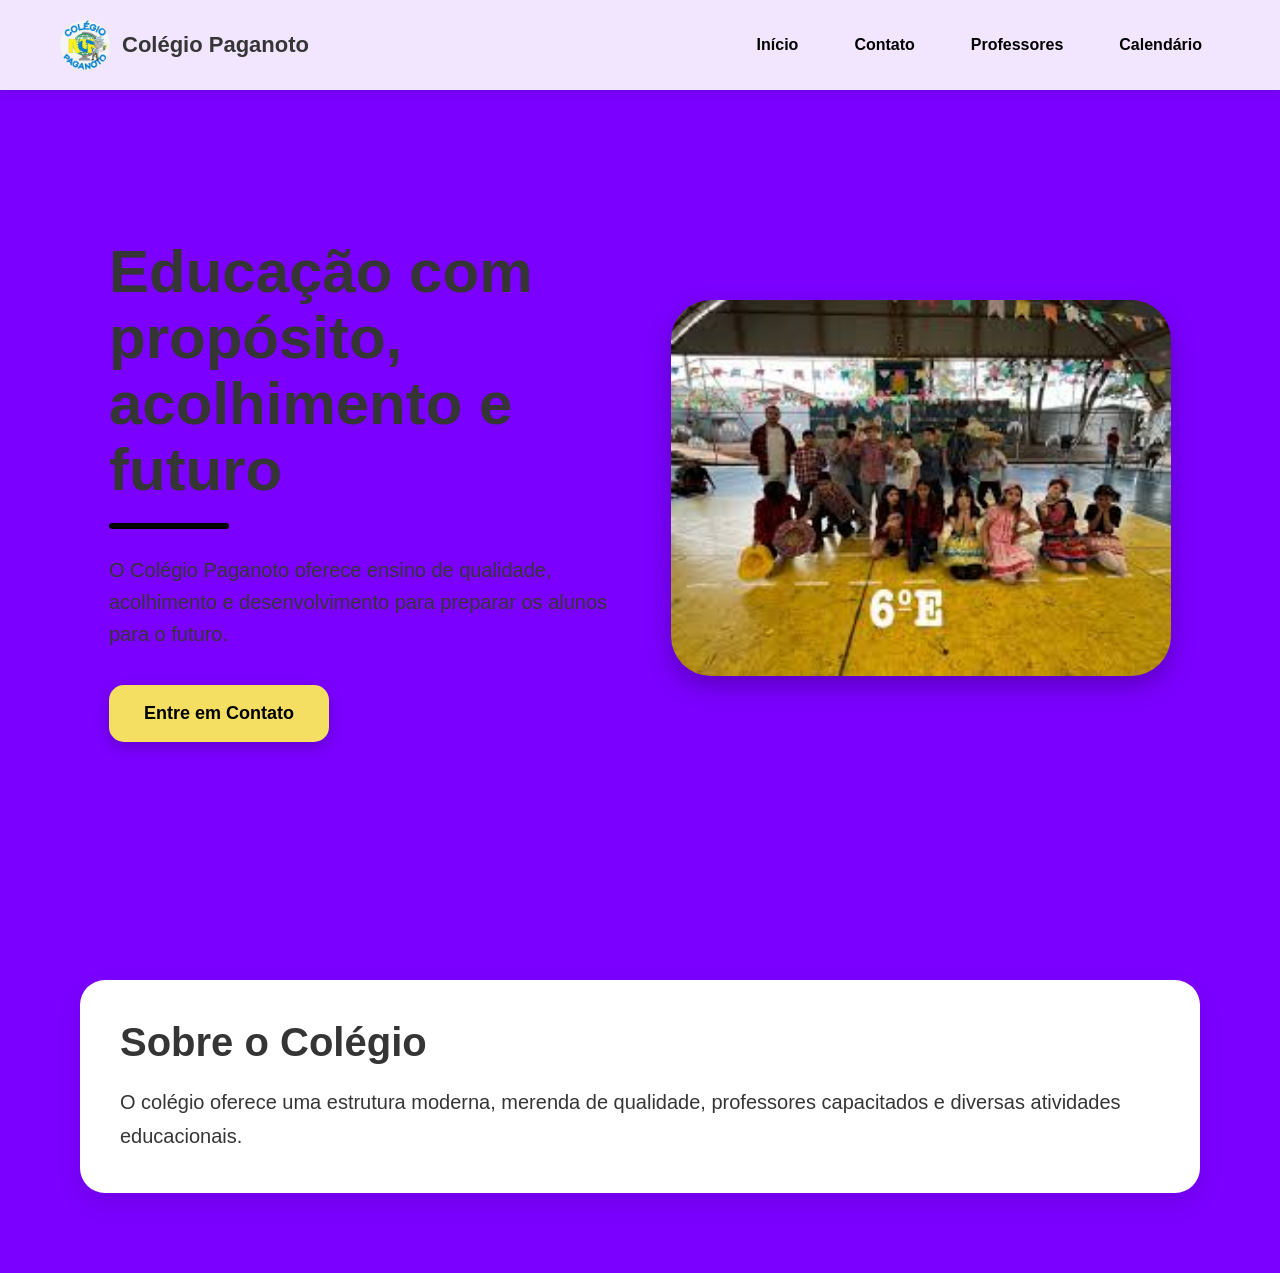
==== index.html @ b6d8fc4d "primeira versao do portfolio" ====
<!DOCTYPE html>
<html lang="pt-BR">
<head>
    <meta charset="UTF-8">
    <meta name="viewport" content="width=device-width, initial-scale=1.0">
    <title>Colégio Paganoto</title>

    <link rel="stylesheet" href="style.css">
</head>

<body>

    <!-- MENU -->
    <header class="topo">

        <div class="logo-area">
            <img src="img\logo.jpg" alt="Logo do Colégio">
            <span>Colégio Paganoto</span>
        </div>

        <nav>
            <a href="index.html">Início</a>
            <a href="contato.html">Contato</a>
            <a href="professores.html">Professores</a>
            <a href="calendario.html">Calendário</a>
        </nav>

    </header>

    <!-- CONTEÚDO PRINCIPAL -->
    <main class="main">

        <!-- TEXTO -->
        <section class="main-texto">

            <h1>Educação com propósito, acolhimento e futuro</h1>

            <div class="linha"></div>

            <p>
                O Colégio Paganoto oferece ensino de qualidade,
                acolhimento e desenvolvimento para preparar os
                alunos para o futuro.
            </p>

            <a class="botao" href="contato.html">
                Entre em Contato
            </a>

        </section>

        <!-- IMAGEM -->
        <section class="main-imagem">

            <img src="img/coleg.jpg" alt="Imagem do colégio">

        </section>

    </main>

    <!-- SOBRE -->
    <section class="conteudo">

        <div class="texto">

            <h2>Sobre o Colégio</h2>

            <p>
                O colégio oferece uma estrutura moderna,
                merenda de qualidade, professores capacitados
                e diversas atividades educacionais.
            </p>

        </div>

    </section>

</body>
</html>
---- style.css ----
/* RESET */
*{
    margin: 0;
    padding: 0;
    box-sizing: border-box;
}

/* BODY */
body{
    font-family: Arial, Helvetica, sans-serif;
    background-color: #7b00ff;
    color: #353535;
}

/* MENU SUPERIOR */
.topo{
    position: fixed;
    top: 0;
    width: 100%;

    display: flex;
    justify-content: space-between;
    align-items: center;

    padding: 20px 60px;

    background-color: rgba(255,255,255,0.9);

    backdrop-filter: blur(10px);

    box-shadow: 0 2px 10px rgba(0,0,0,0.1);

    z-index: 1000;
}

/* LOGO */
.logo-area{
    display: flex;
    align-items: center;
    gap: 12px;
}

.logo-area img{
    width: 50px;
    height: 50px;
    border-radius: 50%;
}

.logo-area span{
    font-size: 22px;
    font-weight: bold;
}

/* MENU */
nav{
    display: flex;
    gap: 20px;
}

nav a{
    text-decoration: none;
    color: black;

    font-weight: bold;

    padding: 10px 18px;

    border-radius: 10px;

    transition: 0.3s;
}

/* HOVER MENU */
nav a:hover{
    background-color: #f4df63;
    transform: scale(1.05);
}

/* ÁREA PRINCIPAL */
.main{
    min-height: 100vh;

    display: flex;
    align-items: center;
    justify-content: space-around;

    padding: 140px 80px 60px;
}

/* TEXTO */
.main-texto{
    width: 45%;
}

.main-texto h1{
    font-size: 60px;
    line-height: 1.1;

    margin-bottom: 20px;

    font-weight: 900;
}

/* LINHA */
.linha{
    width: 120px;
    height: 6px;

    background-color: #000;

    border-radius: 10px;

    margin-bottom: 25px;
}

/* PARÁGRAFO */
.main-texto p{
    font-size: 20px;
    line-height: 1.6;

    margin-bottom: 35px;
}

/* BOTÃO */
.botao{
    display: inline-block;

    text-decoration: none;

    background-color: #f4df63;
    color: black;

    font-weight: bold;
    font-size: 18px;

    padding: 18px 35px;

    border-radius: 15px;

    transition: 0.3s;

    box-shadow: 0 5px 15px rgba(0,0,0,0.2);
}

/* HOVER BOTÃO */
.botao:hover{
    transform: translateY(-5px) scale(1.05);

    background-color: #ffe600;

    box-shadow: 0 10px 20px rgba(0,0,0,0.3);
}

/* IMAGEM */
.main-imagem img{
    width: 500px;

    border-radius: 40px;

    box-shadow: 0 10px 25px rgba(0,0,0,0.25);
}

/* CONTEÚDO */
.conteudo{
    padding: 80px;
}

.texto{
    background-color: white;

    padding: 40px;

    border-radius: 25px;

    box-shadow: 0 10px 25px rgba(0,0,0,0.1);
}

.texto h2{
    font-size: 40px;

    margin-bottom: 20px;
}

.texto p{
    font-size: 20px;

    line-height: 1.7;
}

/* RESPONSIVO */
@media(max-width: 900px){

    .main{
        flex-direction: column;
        text-align: center;
    }

    .main-texto{
        width: 100%;
    }

    .main-imagem img{
        width: 90%;
        margin-top: 40px;
    }

    .topo{
        flex-direction: column;
        gap: 15px;
    }

}
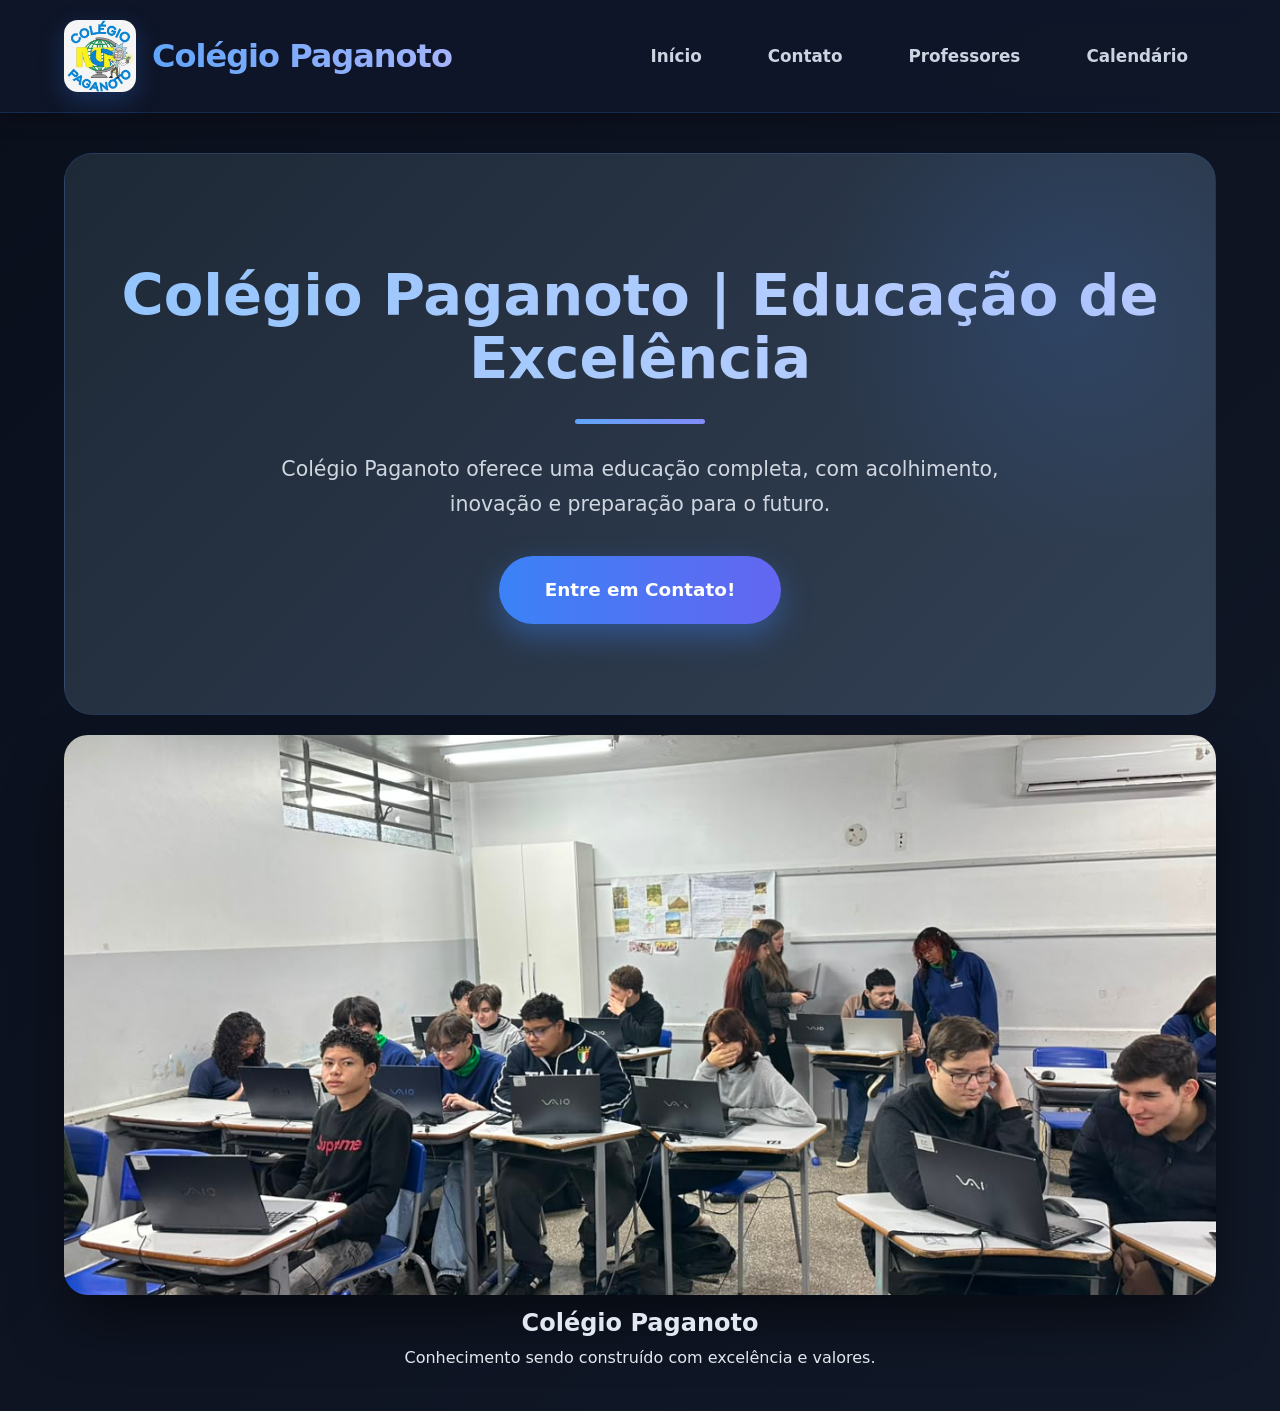
==== commit 370aa489: "Meu primeiro commit" ====
--- a/index.html
+++ b/index.html
@@ -4,76 +4,39 @@
     <meta charset="UTF-8">
     <meta name="viewport" content="width=device-width, initial-scale=1.0">
     <title>Colégio Paganoto</title>
-
     <link rel="stylesheet" href="style.css">
 </head>
-
 <body>
-
-    <!-- MENU -->
     <header class="topo">
-
         <div class="logo-area">
-            <img src="img\logo.jpg" alt="Logo do Colégio">
+            <img src="img/logo.png" alt="Logo do Colégio Paganoto">
             <span>Colégio Paganoto</span>
         </div>
-
+        
         <nav>
             <a href="index.html">Início</a>
             <a href="contato.html">Contato</a>
             <a href="professores.html">Professores</a>
             <a href="calendario.html">Calendário</a>
         </nav>
-
     </header>
 
-    <!-- CONTEÚDO PRINCIPAL -->
     <main class="main">
-
-        <!-- TEXTO -->
         <section class="main-texto">
-
-            <h1>Educação com propósito, acolhimento e futuro</h1>
-
+            <h1>Colégio Paganoto | Educação de Excelência</h1>
             <div class="linha"></div>
-
-            <p>
-                O Colégio Paganoto oferece ensino de qualidade,
-                acolhimento e desenvolvimento para preparar os
-                alunos para o futuro.
-            </p>
-
-            <a class="botao" href="contato.html">
-                Entre em Contato
-            </a>
-
+            <p>Colégio Paganoto oferece uma educação completa, com acolhimento, inovação e preparação para o futuro.</p>
+            <a class="botao" href="contato.html">Entre em Contato!</a>
         </section>
 
-        <!-- IMAGEM -->
+        <!-- Seção com a nova imagem da sala de aula -->
         <section class="main-imagem">
-
-            <img src="img/coleg.jpg" alt="Imagem do colégio">
-
+            <div class="apresentacao">
+                <img src="img/coleg.jpg" alt="Alunos em sala de aula - Colégio Paganoto">
+                <h2>Colégio Paganoto</h2>
+                <p>Conhecimento sendo construído com excelência e valores.</p>
+            </div>
         </section>
-
     </main>
-
-    <!-- SOBRE -->
-    <section class="conteudo">
-
-        <div class="texto">
-
-            <h2>Sobre o Colégio</h2>
-
-            <p>
-                O colégio oferece uma estrutura moderna,
-                merenda de qualidade, professores capacitados
-                e diversas atividades educacionais.
-            </p>
-
-        </div>
-
-    </section>
-
 </body>
-</html>+</html>
--- a/style.css
+++ b/style.css
@@ -1,212 +1,256 @@
-/* RESET */
-*{
+/* ====================== RESET E GERAIS ====================== */
+* {
     margin: 0;
     padding: 0;
     box-sizing: border-box;
 }
 
-/* BODY */
-body{
-    font-family: Arial, Helvetica, sans-serif;
-    background-color: #7b00ff;
-    color: #353535;
-}
-
-/* MENU SUPERIOR */
-.topo{
-    position: fixed;
-    top: 0;
-    width: 100%;
-
+body {
+    font-family: 'Segoe UI', system-ui, -apple-system, sans-serif;
+    background: linear-gradient(135deg, #0a0f1c 0%, #111827 100%);
+    color: #e2e8f0;
+    line-height: 1.7;
+    min-height: 100vh;
+}
+
+/* ====================== HEADER ====================== */
+.topo {
+    background: rgba(15, 23, 42, 0.95);
+    backdrop-filter: blur(12px);
+    padding: 20px 5%;
     display: flex;
     justify-content: space-between;
     align-items: center;
-
-    padding: 20px 60px;
-
-    background-color: rgba(255,255,255,0.9);
-
-    backdrop-filter: blur(10px);
-
-    box-shadow: 0 2px 10px rgba(0,0,0,0.1);
-
+    position: sticky;
+    top: 0;
     z-index: 1000;
-}
-
-/* LOGO */
-.logo-area{
+    border-bottom: 1px solid rgba(59, 130, 246, 0.2);
+    box-shadow: 0 4px 20px rgba(0, 0, 0, 0.3);
+}
+
+.logo-area {
     display: flex;
     align-items: center;
-    gap: 12px;
-}
-
-.logo-area img{
-    width: 50px;
-    height: 50px;
-    border-radius: 50%;
-}
-
-.logo-area span{
-    font-size: 22px;
-    font-weight: bold;
-}
-
-/* MENU */
-nav{
+    gap: 16px;
+}
+
+.logo-area img {
+    height: 72px;
+    border-radius: 14px;
+    box-shadow: 0 8px 25px rgba(59, 130, 246, 0.25);
+    transition: transform 0.4s ease;
+}
+
+.logo-area img:hover {
+    transform: scale(1.05);
+}
+
+.logo-area span {
+    font-size: 2rem;
+    font-weight: 800;
+    background: linear-gradient(90deg, #60a5fa, #a5b4fc);
+    -webkit-background-clip: text;
+    -webkit-text-fill-color: transparent;
+    letter-spacing: -1px;
+}
+
+/* Menu */
+nav {
     display: flex;
-    gap: 20px;
-}
-
-nav a{
+    gap: 10px;
+}
+
+nav a {
+    color: #cbd5e1;
     text-decoration: none;
-    color: black;
-
-    font-weight: bold;
-
-    padding: 10px 18px;
-
+    padding: 14px 28px;
+    border-radius: 50px;
+    font-weight: 600;
+    font-size: 1.05rem;
+    transition: all 0.4s ease;
+}
+
+nav a:hover {
+    background: linear-gradient(90deg, #3b82f6, #6366f1);
+    color: white;
+    transform: translateY(-4px);
+    box-shadow: 0 10px 20px rgba(59, 130, 246, 0.3);
+}
+
+/* ====================== CONTEÚDO ====================== */
+.main, .pagina {
+    max-width: 1300px;
+    margin: 0 auto;
+    padding: 40px 5%;
+}
+
+/* Hero Section */
+.main-texto {
+    text-align: center;
+    padding: 110px 40px 90px;
+    background: linear-gradient(135deg, #1e2937 0%, #334155 100%);
+    border-radius: 28px;
+    margin-bottom: 70px;
+    border: 1px solid rgba(59, 130, 246, 0.15);
+    position: relative;
+    overflow: hidden;
+}
+
+.main-texto::before {
+    content: '';
+    position: absolute;
+    top: -100px;
+    right: -100px;
+    width: 500px;
+    height: 500px;
+    background: radial-gradient(circle, rgba(59, 130, 246, 0.15) 0%, transparent 70%);
+    z-index: 0;
+}
+
+.main-texto h1 {
+    font-size: 3.6rem;
+    font-weight: 800;
+    line-height: 1.1;
+    margin-bottom: 24px;
+    background: linear-gradient(90deg, #93c5fd, #c4d0ff);
+    -webkit-background-clip: text;
+    -webkit-text-fill-color: transparent;
+}
+
+.linha {
+    width: 130px;
+    height: 5px;
+    background: linear-gradient(90deg, #60a5fa, #818cf8);
+    margin: 28px auto;
     border-radius: 10px;
-
-    transition: 0.3s;
-}
-
-/* HOVER MENU */
-nav a:hover{
-    background-color: #f4df63;
-    transform: scale(1.05);
-}
-
-/* ÁREA PRINCIPAL */
-.main{
-    min-height: 100vh;
-
-    display: flex;
-    align-items: center;
-    justify-content: space-around;
-
-    padding: 140px 80px 60px;
-}
-
-/* TEXTO */
-.main-texto{
-    width: 45%;
-}
-
-.main-texto h1{
-    font-size: 60px;
-    line-height: 1.1;
-
-    margin-bottom: 20px;
-
-    font-weight: 900;
-}
-
-/* LINHA */
-.linha{
-    width: 120px;
-    height: 6px;
-
-    background-color: #000;
-
-    border-radius: 10px;
-
-    margin-bottom: 25px;
-}
-
-/* PARÁGRAFO */
-.main-texto p{
-    font-size: 20px;
-    line-height: 1.6;
-
-    margin-bottom: 35px;
-}
-
-/* BOTÃO */
-.botao{
+}
+
+.main-texto p {
+    font-size: 1.28rem;
+    max-width: 720px;
+    margin: 0 auto 35px;
+    opacity: 0.9;
+}
+
+.botao {
     display: inline-block;
-
+    background: linear-gradient(90deg, #3b82f6, #6366f1);
+    color: white;
+    padding: 18px 46px;
+    border-radius: 50px;
+    font-weight: 700;
+    font-size: 1.15rem;
     text-decoration: none;
-
-    background-color: #f4df63;
-    color: black;
-
-    font-weight: bold;
-    font-size: 18px;
-
-    padding: 18px 35px;
-
-    border-radius: 15px;
-
-    transition: 0.3s;
-
-    box-shadow: 0 5px 15px rgba(0,0,0,0.2);
-}
-
-/* HOVER BOTÃO */
-.botao:hover{
-    transform: translateY(-5px) scale(1.05);
-
-    background-color: #ffe600;
-
-    box-shadow: 0 10px 20px rgba(0,0,0,0.3);
-}
-
-/* IMAGEM */
-.main-imagem img{
-    width: 500px;
-
-    border-radius: 40px;
-
-    box-shadow: 0 10px 25px rgba(0,0,0,0.25);
-}
-
-/* CONTEÚDO */
-.conteudo{
-    padding: 80px;
-}
-
-.texto{
-    background-color: white;
-
-    padding: 40px;
-
-    border-radius: 25px;
-
-    box-shadow: 0 10px 25px rgba(0,0,0,0.1);
-}
-
-.texto h2{
-    font-size: 40px;
-
-    margin-bottom: 20px;
-}
-
-.texto p{
-    font-size: 20px;
-
-    line-height: 1.7;
-}
-
-/* RESPONSIVO */
-@media(max-width: 900px){
-
-    .main{
+    box-shadow: 0 12px 30px rgba(59, 130, 246, 0.4);
+    transition: all 0.4s ease;
+}
+
+.botao:hover {
+    transform: translateY(-6px) scale(1.06);
+    box-shadow: 0 20px 40px rgba(59, 130, 246, 0.5);
+}
+
+/* Imagem da Escola */
+.apresentacao {
+    text-align: center;
+    margin-top: -50px;
+}
+
+.apresentacao img {
+    width: 100%;
+    max-height: 560px;
+    object-fit: cover;
+    border-radius: 24px;
+    box-shadow: 0 30px 60px -10px rgba(0, 0, 0, 0.6);
+    transition: all 0.5s ease;
+}
+
+.apresentacao img:hover {
+    transform: scale(1.03);
+    box-shadow: 0 35px 70px -10px rgba(59, 130, 246, 0.3);
+}
+
+/* Cards */
+.professores, .calendario {
+    padding: 70px 20px;
+}
+
+.lista-professores, .lista-eventos {
+    display: grid;
+    grid-template-columns: repeat(auto-fit, minmax(290px, 1fr));
+    gap: 30px;
+    margin-top: 40px;
+}
+
+.professor-card, .evento-card {
+    background: rgba(30, 41, 59, 0.75);
+    padding: 34px 26px;
+    border-radius: 22px;
+    border: 1px solid rgba(59, 130, 246, 0.2);
+    transition: all 0.4s ease;
+    text-align: center;
+    backdrop-filter: blur(8px);
+}
+
+.professor-card:hover, .evento-card:hover {
+    transform: translateY(-14px);
+    border-color: #60a5fa;
+    box-shadow: 0 25px 50px rgba(0, 0, 0, 0.4);
+    background: rgba(30, 41, 59, 0.95);
+}
+
+.professor-card h3 {
+    color: #93c5fd;
+    font-size: 1.45rem;
+    margin-bottom: 12px;
+}
+
+.evento-card h3 {
+    color: #93c5fd;
+    margin-bottom: 14px;
+}
+
+/* Contato */
+.contato-info {
+    display: grid;
+    grid-template-columns: repeat(auto-fit, minmax(300px, 1fr));
+    gap: 30px;
+    margin-top: 50px;
+}
+
+.info-item {
+    background: rgba(30, 41, 59, 0.7);
+    padding: 36px 30px;
+    border-radius: 22px;
+    border: 1px solid rgba(59, 130, 246, 0.15);
+    transition: all 0.4s ease;
+    backdrop-filter: blur(8px);
+}
+
+.info-item:hover {
+    border-color: #60a5fa;
+    transform: translateY(-8px);
+    box-shadow: 0 20px 40px rgba(0, 0, 0, 0.3);
+}
+
+.info-item h3 {
+    color: #60a5fa;
+    margin-bottom: 14px;
+    font-size: 1.35rem;
+}
+
+/* Responsivo */
+@media (max-width: 768px) {
+    .main-texto h1 {
+        font-size: 2.8rem;
+    }
+    .topo {
         flex-direction: column;
-        text-align: center;
+        gap: 22px;
+        padding: 18px 5%;
     }
-
-    .main-texto{
-        width: 100%;
+    nav {
+        flex-wrap: wrap;
+        justify-content: center;
     }
-
-    .main-imagem img{
-        width: 90%;
-        margin-top: 40px;
-    }
-
-    .topo{
-        flex-direction: column;
-        gap: 15px;
-    }
-
-}
+}
